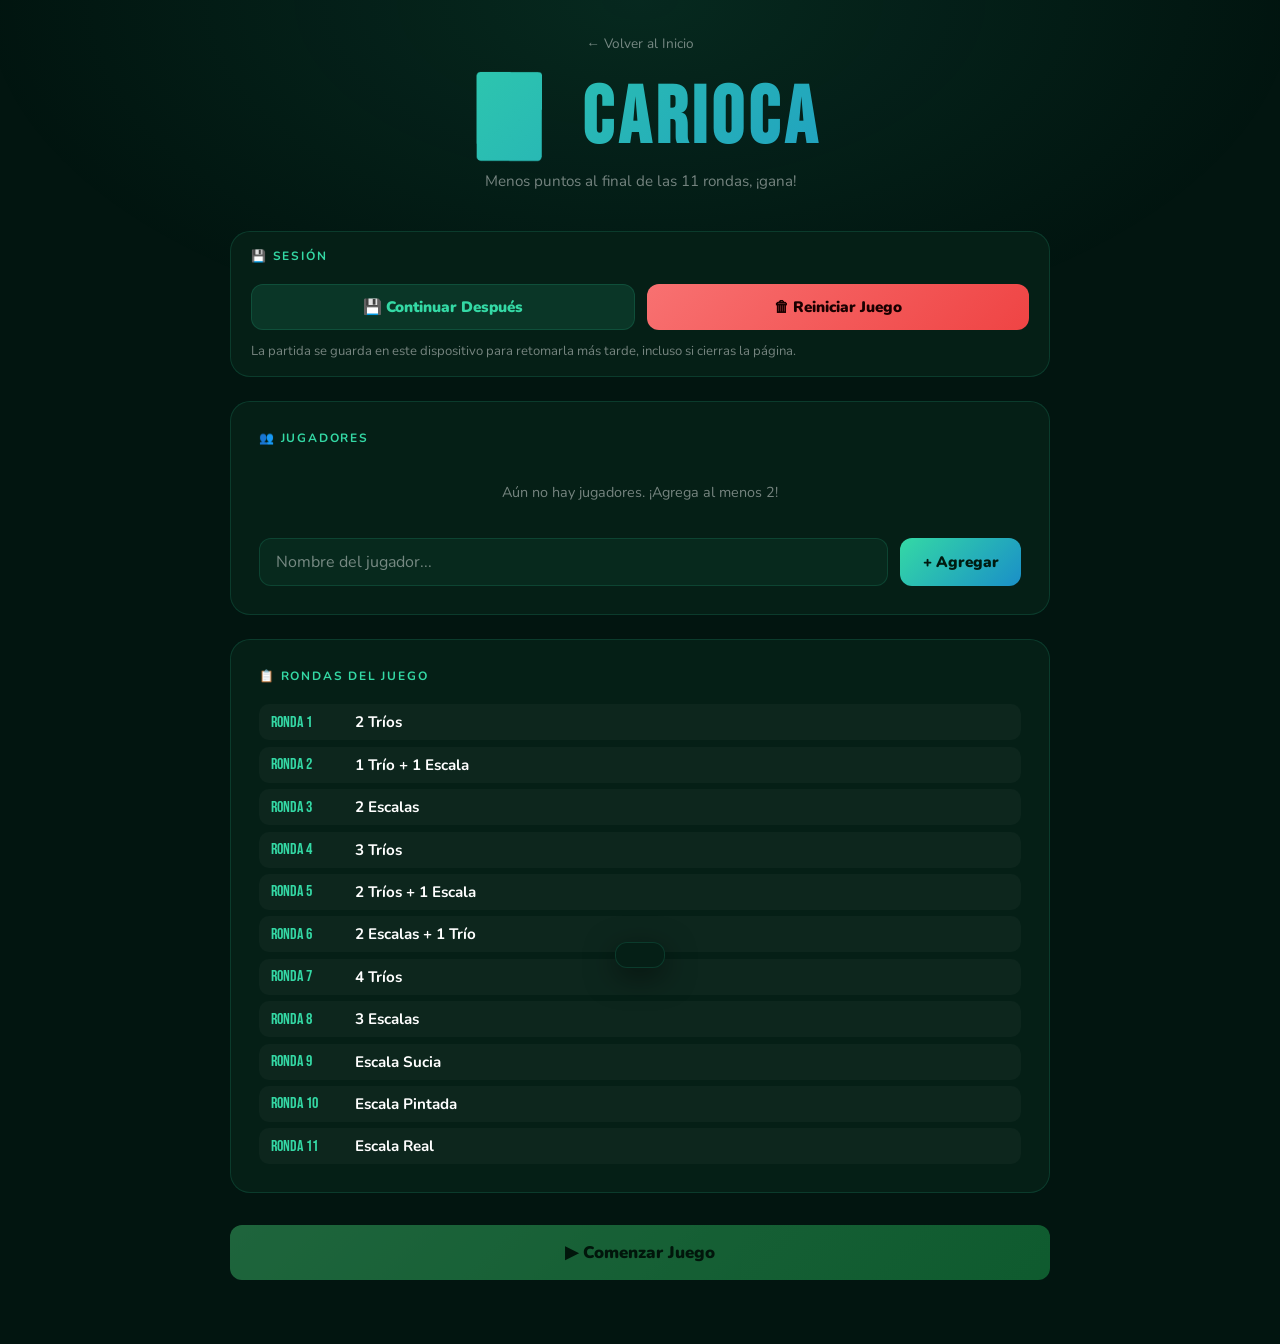
==== carioca.html @ a8ea11c2 "Add Game Points scoreboard app" ====
<!DOCTYPE html>
<html lang="es">
<head>
<meta charset="UTF-8">
<meta name="viewport" content="width=device-width, initial-scale=1.0">
<title>🃏 Carioca — Marcador</title>
<link href="https://fonts.googleapis.com/css2?family=Bebas+Neue&family=Nunito:wght@400;600;700;900&display=swap" rel="stylesheet">
<style>
  *, *::before, *::after { box-sizing: border-box; margin: 0; padding: 0; }
  :root {
    --bg: #021510;
    --surface: #051f16;
    --surface2: #07291d;
    --accent: #34d9a5;
    --accent2: #1a8fc8;
    --accent-dim: rgba(52,217,165,0.12);
    --text: #fff;
    --muted: rgba(255,255,255,0.45);
    --border: rgba(52,217,165,0.15);
    --green: #4ade80;
    --red: #f87171;
    --yellow: #fbbf24;
  }
  html,body { min-height:100vh; background:var(--bg); font-family:'Nunito',sans-serif; color:var(--text); overflow-x:hidden; }
  body::before {
    content:''; position:fixed; inset:0; z-index:0; pointer-events:none;
    background: radial-gradient(ellipse 80% 60% at 50% 0%, rgba(52,217,165,0.1) 0%, transparent 65%);
  }

  .app { position:relative; z-index:1; max-width:860px; margin:0 auto; padding:2rem 1.25rem 4rem; }

  .header { text-align:center; margin-bottom:2.5rem; }
  .header-back { display:inline-flex; align-items:center; gap:0.4rem; color:var(--muted); font-size:0.85rem; text-decoration:none; margin-bottom:1rem; transition:color 0.2s; }
  .header-back:hover { color:var(--accent); }
  .header h1 { font-family:'Bebas Neue',sans-serif; font-size:clamp(2.5rem,9vw,5rem); letter-spacing:0.06em; background:linear-gradient(135deg,var(--accent),var(--accent2)); -webkit-background-clip:text; -webkit-text-fill-color:transparent; }
  .header p { color:var(--muted); font-size:0.95rem; margin-top:0.25rem; }

  .phase { display:none; }
  .phase.active { display:block; animation:fadeIn 0.4s ease both; }
  @keyframes fadeIn { from{opacity:0;transform:translateY(16px)} to{opacity:1;transform:translateY(0)} }

  .card { background:var(--surface); border:1px solid var(--border); border-radius:20px; padding:1.75rem; margin-bottom:1.5rem; }
  .card-title { font-size:0.75rem; font-weight:700; letter-spacing:0.15em; text-transform:uppercase; color:var(--accent); margin-bottom:1.25rem; }

  .player-list { display:flex; flex-direction:column; gap:0.6rem; margin-bottom:1.25rem; }
  .player-chip { display:flex; align-items:center; justify-content:space-between; background:var(--accent-dim); border:1px solid var(--border); border-radius:12px; padding:0.65rem 1rem; font-weight:700; }
  .player-chip .remove-btn { background:none; border:none; color:var(--red); cursor:pointer; font-size:1.1rem; line-height:1; padding:0.2rem; border-radius:6px; transition:background 0.2s; }
  .player-chip .remove-btn:hover { background:rgba(248,113,113,0.15); }
  .empty-hint { color:var(--muted); font-size:0.9rem; text-align:center; padding:1rem; }

  .input-row { display:flex; gap:0.75rem; }
  .input-row input { flex:1; background:var(--surface2); border:1px solid var(--border); border-radius:12px; padding:0.75rem 1rem; color:var(--text); font-family:'Nunito',sans-serif; font-size:1rem; outline:none; transition:border-color 0.2s; }
  .input-row input:focus { border-color:var(--accent); }
  .input-row input::placeholder { color:var(--muted); }

  .btn { display:inline-flex; align-items:center; gap:0.4rem; padding:0.75rem 1.4rem; border-radius:12px; border:none; font-family:'Nunito',sans-serif; font-size:0.95rem; font-weight:900; cursor:pointer; transition:opacity 0.2s,transform 0.15s; }
  .btn:hover { opacity:0.85; transform:scale(0.98); }
  .btn:active { transform:scale(0.95); }
  .btn-primary { background:linear-gradient(135deg,var(--accent),var(--accent2)); color:#001a10; }
  .btn-ghost { background:var(--accent-dim); color:var(--accent); border:1px solid var(--border); }
  .btn-skip { background:rgba(251,191,36,0.15); color:var(--yellow); border:1px solid rgba(251,191,36,0.3); }
  .btn-success { background:linear-gradient(135deg,#4ade80,#22c55e); color:#001a06; }
  .btn-danger { background:linear-gradient(135deg,#f87171,#ef4444); color:#1a0000; }
  .btn-full { width:100%; justify-content:center; margin-top:0.5rem; padding:1rem; font-size:1.05rem; }
  .btn:disabled { opacity:0.4; cursor:not-allowed; }
  .session-card { padding:1rem 1.25rem; }
  .session-actions { display:flex; gap:0.75rem; flex-wrap:wrap; }
  .session-actions .btn { flex:1; justify-content:center; min-width:220px; }
  .session-note { color:var(--muted); font-size:0.82rem; margin-top:0.75rem; line-height:1.4; }

  /* Round progress */
  .rounds-progress { display:flex; flex-wrap:wrap; gap:0.4rem; margin-bottom:1.5rem; }
  .round-pip {
    flex:1; min-width:60px;
    padding:0.4rem 0.3rem; text-align:center;
    border-radius:8px; font-size:0.65rem; font-weight:700;
    letter-spacing:0.05em; text-transform:uppercase;
    border:1px solid transparent; transition:all 0.3s;
    cursor:default;
  }
  .round-pip.done { background:rgba(52,217,165,0.15); border-color:rgba(52,217,165,0.3); color:var(--accent); }
  .round-pip.skipped { background:rgba(251,191,36,0.12); border-color:rgba(251,191,36,0.25); color:var(--yellow); }
  .round-pip.current { background:rgba(52,217,165,0.25); border-color:var(--accent); color:#fff; box-shadow:0 0 12px rgba(52,217,165,0.3); }
  .round-pip.pending { background:rgba(255,255,255,0.04); border-color:rgba(255,255,255,0.08); color:var(--muted); }

  .round-header { display:flex; align-items:flex-start; justify-content:space-between; margin-bottom:1rem; flex-wrap:wrap; gap:0.5rem; }
  .round-info {}
  .round-badge { font-family:'Bebas Neue',sans-serif; font-size:1.6rem; letter-spacing:0.08em; color:var(--accent); line-height:1; }
  .round-name { font-size:1rem; font-weight:900; color:#fff; margin-top:0.15rem; }
  .round-num-badge { font-size:0.7rem; color:var(--muted); font-weight:600; }

  .score-grid { display:grid; grid-template-columns:repeat(auto-fit,minmax(160px,1fr)); gap:0.75rem; }
  .score-field label { display:block; font-size:0.8rem; font-weight:700; color:var(--muted); margin-bottom:0.4rem; text-transform:uppercase; letter-spacing:0.08em; }
  .score-field input { width:100%; background:var(--surface2); border:1px solid var(--border); border-radius:10px; padding:0.7rem 0.9rem; color:var(--text); font-family:'Nunito',sans-serif; font-size:1.1rem; font-weight:700; outline:none; transition:border-color 0.2s; text-align:center; }
  .score-field input:focus { border-color:var(--accent); }

  .score-table { width:100%; border-collapse:collapse; font-size:0.95rem; }
  .score-table th { padding:0.6rem 0.8rem; text-align:left; font-size:0.75rem; font-weight:700; letter-spacing:0.12em; text-transform:uppercase; color:var(--accent); border-bottom:1px solid var(--border); }
  .score-table td { padding:0.6rem 0.8rem; border-bottom:1px solid rgba(255,255,255,0.05); }
  .score-table tbody tr:hover { background:rgba(255,255,255,0.03); }
  .total-cell { font-weight:900; color:var(--accent); font-size:1.05rem; }
  .leader-row td { background:rgba(52,217,165,0.06); }
  .skip-cell { color:var(--yellow); font-weight:700; }

  .podium { display:flex; flex-direction:column; gap:0.75rem; }
  .podium-item { display:flex; align-items:center; gap:1rem; background:var(--surface); border:1px solid var(--border); border-radius:16px; padding:1rem 1.25rem; }
  .podium-item.place-1 { border-color:rgba(52,217,165,0.5); box-shadow:0 0 30px rgba(52,217,165,0.12); }
  .podium-item.place-2 { border-color:rgba(180,180,200,0.4); }
  .podium-item.place-3 { border-color:rgba(205,127,50,0.4); }
  .place-num { font-family:'Bebas Neue',sans-serif; font-size:2rem; min-width:2.5rem; text-align:center; }
  .place-1 .place-num { color:var(--accent); }
  .place-2 .place-num { color:#b4b4c8; }
  .place-3 .place-num { color:#cd7f32; }
  .place-name { flex:1; font-weight:900; font-size:1.1rem; }
  .place-score { font-size:1.4rem; font-weight:900; color:var(--accent); font-family:'Bebas Neue',sans-serif; }
  .place-medal { font-size:1.8rem; }

  .stats-row { display:grid; grid-template-columns:repeat(auto-fit,minmax(120px,1fr)); gap:0.75rem; margin-top:1.5rem; }
  .stat-box { background:var(--surface2); border:1px solid var(--border); border-radius:14px; padding:1rem; text-align:center; }
  .stat-val { font-family:'Bebas Neue',sans-serif; font-size:2rem; color:var(--accent); }
  .stat-label { font-size:0.75rem; color:var(--muted); text-transform:uppercase; letter-spacing:0.1em; margin-top:0.2rem; }

  .toast { position:fixed; bottom:2rem; left:50%; transform:translateX(-50%) translateY(100px); background:var(--surface); border:1px solid var(--border); border-radius:12px; padding:0.75rem 1.5rem; font-weight:700; color:var(--text); z-index:999; transition:transform 0.3s; box-shadow:0 8px 30px rgba(0,0,0,0.5); }
  .toast.show { transform:translateX(-50%) translateY(0); }

  @media(max-width:480px) {
    .input-row { flex-direction:column; }
    .btn-primary { width:100%; justify-content:center; }
    .session-actions .btn { width:100%; }
  }
</style>
</head>
<body>
<div class="app">
  <div class="header">
    <a class="header-back" href="index.html">← Volver al Inicio</a>
    <h1>🃏 Carioca</h1>
    <p>Menos puntos al final de las 11 rondas, ¡gana!</p>
  </div>

  <div class="card session-card">
    <div class="card-title">💾 Sesión</div>
    <div class="session-actions">
      <button class="btn btn-ghost" onclick="saveForLater()">💾 Continuar Después</button>
      <button class="btn btn-danger" onclick="restartGame()">🗑 Reiniciar Juego</button>
    </div>
    <p class="session-note">La partida se guarda en este dispositivo para retomarla más tarde, incluso si cierras la página.</p>
  </div>

  <!-- PHASE 1: Setup -->
  <div class="phase active" id="phaseSetup">
    <div class="card">
      <div class="card-title">👥 Jugadores</div>
      <div class="player-list" id="playerList">
        <p class="empty-hint">Aún no hay jugadores. ¡Agrega al menos 2!</p>
      </div>
      <div class="input-row">
        <input type="text" id="playerNameInput" placeholder="Nombre del jugador..." maxlength="20" autocomplete="off">
        <button class="btn btn-primary" onclick="addPlayer()">+ Agregar</button>
      </div>
    </div>

    <!-- Rounds preview -->
    <div class="card">
      <div class="card-title">📋 Rondas del Juego</div>
      <div style="display:flex;flex-direction:column;gap:0.4rem;">
        <script>
          const ROUNDS = [
            {n:'Ronda 1',  name:'2 Tríos'},
            {n:'Ronda 2',  name:'1 Trío + 1 Escala'},
            {n:'Ronda 3',  name:'2 Escalas'},
            {n:'Ronda 4',  name:'3 Tríos'},
            {n:'Ronda 5',  name:'2 Tríos + 1 Escala'},
            {n:'Ronda 6',  name:'2 Escalas + 1 Trío'},
            {n:'Ronda 7',  name:'4 Tríos'},
            {n:'Ronda 8',  name:'3 Escalas'},
            {n:'Ronda 9',  name:'Escala Sucia'},
            {n:'Ronda 10', name:'Escala Pintada'},
            {n:'Ronda 11', name:'Escala Real'},
          ];
          document.write(ROUNDS.map((r,i)=>`
            <div style="display:flex;align-items:center;gap:0.75rem;padding:0.5rem 0.75rem;background:rgba(255,255,255,0.03);border-radius:10px;">
              <span style="font-family:'Bebas Neue',sans-serif;font-size:1rem;color:var(--accent);min-width:4.5rem;">${r.n}</span>
              <span style="font-weight:700;font-size:0.95rem;">${r.name}</span>
            </div>`).join(''));
        </script>
      </div>
    </div>
    <button class="btn btn-success btn-full" id="startBtn" onclick="startGame()" disabled>▶ Comenzar Juego</button>
  </div>

  <!-- PHASE 2: Game -->
  <div class="phase" id="phaseGame">
    <!-- Progress -->
    <div class="card">
      <div class="card-title">📍 Progreso</div>
      <div class="rounds-progress" id="roundsProgress"></div>
    </div>

    <div class="card" id="roundCard">
      <div class="round-header">
        <div class="round-info">
          <div class="round-num-badge" id="roundNumBadge">Ronda 1 de 11</div>
          <div class="round-badge" id="roundLabel">Ronda 1</div>
          <div class="round-name" id="roundName">2 Tríos</div>
        </div>
        <button class="btn btn-skip" onclick="skipRound()">⏭ Saltar Ronda</button>
      </div>
      <div class="score-grid" id="scoreGrid"></div>
      <div style="display:flex;gap:0.75rem;margin-top:1rem;flex-wrap:wrap;">
        <button class="btn btn-primary" style="flex:1;justify-content:center;" onclick="submitRound()">✓ Confirmar Ronda</button>
      </div>
    </div>

    <div class="card">
      <div class="card-title">📊 Marcador Acumulado</div>
      <div style="overflow-x:auto;">
        <table class="score-table" id="scoreTable">
          <thead><tr id="tableHead"></tr></thead>
          <tbody id="tableBody"></tbody>
        </table>
      </div>
    </div>

    <button class="btn btn-danger btn-full" onclick="confirmEndGame()">🏁 Finalizar Juego</button>
  </div>

  <!-- PHASE 3: Results -->
  <div class="phase" id="phaseResults">
    <div class="card">
      <div class="card-title">🏆 Resultados Finales</div>
      <div class="podium" id="podium"></div>
      <div class="stats-row" id="statsRow"></div>
    </div>
    <div style="display:flex;gap:0.75rem;flex-wrap:wrap;margin-top:0.5rem;">
      <button class="btn btn-ghost" style="flex:1;justify-content:center;" onclick="viewHistory()">📋 Ver Historial</button>
    </div>
    <div class="card" id="historyCard" style="display:none;margin-top:1.5rem;">
      <div class="card-title">📋 Historial de Rondas</div>
      <div style="overflow-x:auto;"><table class="score-table" id="historyTable"></table></div>
    </div>
  </div>
</div>

<div class="toast" id="toast"></div>

<script>
let players = [];
let roundHistory = []; // {roundIdx, scores:{name:val}, skipped:bool}
let currentRoundIdx = 0; // 0..10
const STORAGE_KEY = 'game_points_carioca_v1';
const ROUND_CARD_TEMPLATE = document.getElementById('roundCard').innerHTML;

const playerNameInput = document.getElementById('playerNameInput');
playerNameInput.addEventListener('keydown', e => { if(e.key==='Enter') addPlayer(); });

function addPlayer() {
  const name = playerNameInput.value.trim();
  if (!name) return showToast('Ingresa un nombre');
  if (players.includes(name)) return showToast('Ese nombre ya existe');
  if (players.length >= 8) return showToast('Máximo 8 jugadores');
  players.push(name);
  playerNameInput.value = '';
  renderPlayerList();
  syncStartButton();
  persistGameState();
}

function removePlayer(i) {
  players.splice(i,1);
  renderPlayerList();
  syncStartButton();
  persistGameState();
}

function renderPlayerList() {
  const list = document.getElementById('playerList');
  if (!players.length) { list.innerHTML = '<p class="empty-hint">Aún no hay jugadores. ¡Agrega al menos 2!</p>'; return; }
  list.innerHTML = players.map((p,i) => `
    <div class="player-chip">
      <span>🎮 ${p}</span>
      <button class="remove-btn" onclick="removePlayer(${i})">✕</button>
    </div>`).join('');
}

function startGame() {
  if (players.length < 2) return;
  roundHistory = [];
  currentRoundIdx = 0;
  resetRoundCard();
  showPhase('phaseGame');
  buildTableHead();
  renderProgress();
  renderScoreInputs();
  renderScoreTable();
  persistGameState();
}

function renderProgress() {
  const container = document.getElementById('roundsProgress');
  container.innerHTML = ROUNDS.map((r,i) => {
    const done = roundHistory.find(h => h.roundIdx === i);
    let cls = 'pending';
    let label = r.n.replace('Ronda ','R');
    if (done && done.skipped) cls = 'skipped';
    else if (done) cls = 'done';
    else if (i === currentRoundIdx) cls = 'current';
    return `<div class="round-pip ${cls}" title="${r.name}">${label}</div>`;
  }).join('');
}

function buildTableHead() {
  const head = document.getElementById('tableHead');
  head.innerHTML = '<th>Jugador</th>' + ROUNDS.map(r=>`<th style="font-size:0.65rem;white-space:nowrap;">${r.name}</th>`).join('') + '<th>Total</th>';
}

function renderScoreInputs() {
  resetRoundCard();
  if (currentRoundIdx >= ROUNDS.length) {
    document.getElementById('roundCard').innerHTML = `
      <div style="text-align:center;padding:1rem;">
        <div style="font-size:3rem;margin-bottom:0.5rem;">🎉</div>
        <div style="font-family:'Bebas Neue',sans-serif;font-size:2rem;color:var(--accent);">¡Todas las Rondas Completadas!</div>
        <p style="color:var(--muted);margin-top:0.5rem;">Presiona "Finalizar Juego" para ver los resultados.</p>
      </div>`;
    return;
  }
  const r = ROUNDS[currentRoundIdx];
  document.getElementById('roundNumBadge').textContent = `Ronda ${currentRoundIdx+1} de ${ROUNDS.length}`;
  document.getElementById('roundLabel').textContent = r.n;
  document.getElementById('roundName').textContent = r.name;
  const grid = document.getElementById('scoreGrid');
  grid.innerHTML = players.map(p => `
    <div class="score-field">
      <label>${p}</label>
      <input type="number" id="score_${p.replace(/\s/g,'_')}" placeholder="0" min="0">
    </div>`).join('');
  const first = grid.querySelector('input');
  if (first) first.focus();
}

function submitRound() {
  if (currentRoundIdx >= ROUNDS.length) return;
  const scores = {};
  let valid = true;
  for (const p of players) {
    const el = document.getElementById(`score_${p.replace(/\s/g,'_')}`);
    const v = el.value.trim();
    if (v === '') { el.style.borderColor = 'var(--red)'; valid = false; continue; }
    el.style.borderColor = '';
    scores[p] = parseInt(v) || 0;
  }
  if (!valid) return showToast('Completa todos los puntajes');
  roundHistory.push({ roundIdx: currentRoundIdx, scores, skipped: false });
  currentRoundIdx++;
  afterRound();
}

function skipRound() {
  if (currentRoundIdx >= ROUNDS.length) return;
  const scores = {};
  players.forEach(p => scores[p] = 0);
  roundHistory.push({ roundIdx: currentRoundIdx, scores, skipped: true });
  currentRoundIdx++;
  showToast(`⏭ Ronda "${ROUNDS[currentRoundIdx-1].name}" saltada`);
  afterRound();
}

function afterRound() {
  renderProgress();
  renderScoreTable();
  renderScoreInputs();
  persistGameState();
  if (currentRoundIdx < ROUNDS.length) showToast(`✓ Ronda ${currentRoundIdx} registrada`);
}

function getTotals() {
  const totals = {};
  players.forEach(p => totals[p] = 0);
  roundHistory.forEach(r => players.forEach(p => totals[p] += (r.scores[p]||0)));
  return totals;
}

function renderScoreTable() {
  const totals = getTotals();
  const minTotal = Math.min(...Object.values(totals));
  const body = document.getElementById('tableBody');
  body.innerHTML = players.map(p => {
    const isLeader = totals[p] === minTotal;
    const cells = ROUNDS.map((_,i) => {
      const h = roundHistory.find(r => r.roundIdx === i);
      if (!h) return `<td style="color:var(--muted)">-</td>`;
      if (h.skipped) return `<td class="skip-cell">skip</td>`;
      return `<td>${h.scores[p]??0}</td>`;
    }).join('');
    return `<tr class="${isLeader?'leader-row':''}">
      <td style="font-weight:700">${isLeader?'👑 ':''}${p}</td>
      ${cells}
      <td class="total-cell">${totals[p]}</td>
    </tr>`;
  }).join('');
}

function confirmEndGame() {
  if (roundHistory.length === 0) return showToast('Juega al menos una ronda antes de finalizar');
  if (!confirm('¿Finalizar el juego y ver los resultados?')) return;
  endGame();
}

function endGame(shouldScroll = true) {
  const totals = getTotals();
  // Sort: lower is better
  const sorted = [...players].sort((a,b) => totals[a] - totals[b]);
  const medals = ['🥇','🥈','🥉'];
  const podium = document.getElementById('podium');
  podium.innerHTML = sorted.map((p,i) => `
    <div class="podium-item place-${Math.min(i+1,4)}" style="animation:fadeIn ${0.1+i*0.15}s ease both">
      <div class="place-num">${i+1}°</div>
      <div class="place-name">${p}</div>
      <div class="place-score">${totals[p]} pts</div>
      <div class="place-medal">${medals[i]||''}</div>
    </div>`).join('');

  const played = roundHistory.filter(r=>!r.skipped).length;
  const skipped = roundHistory.filter(r=>r.skipped).length;
  document.getElementById('statsRow').innerHTML = `
    <div class="stat-box"><div class="stat-val">${played}</div><div class="stat-label">Rondas Jugadas</div></div>
    <div class="stat-box"><div class="stat-val">${skipped}</div><div class="stat-label">Saltadas</div></div>
    <div class="stat-box"><div class="stat-val">${totals[sorted[0]]}</div><div class="stat-label">Mejor Puntaje</div></div>
    <div class="stat-box"><div class="stat-val">${players.length}</div><div class="stat-label">Jugadores</div></div>`;

  showPhase('phaseResults', shouldScroll);
  document.getElementById('historyCard').style.display = 'none';
  persistGameState();
}

function viewHistory() {
  const card = document.getElementById('historyCard');
  if (card.style.display === 'none') {
    buildHistoryTable();
    card.style.display = 'block';
    card.scrollIntoView({behavior:'smooth'});
  } else { card.style.display = 'none'; }
}

function buildHistoryTable() {
  const table = document.getElementById('historyTable');
  const totals = getTotals();
  const rows = ROUNDS.map((r,i) => {
    const h = roundHistory.find(rh => rh.roundIdx === i);
    if (!h) return `<tr><td style="font-weight:700">${r.n}: ${r.name}</td>${players.map(()=>'<td style="color:var(--muted)">-</td>').join('')}</tr>`;
    if (h.skipped) return `<tr><td style="font-weight:700">${r.n}: ${r.name}</td>${players.map(()=>'<td class="skip-cell">skip</td>').join('')}</tr>`;
    return `<tr><td style="font-weight:700">${r.n}: ${r.name}</td>${players.map(p=>`<td>${h.scores[p]??0}</td>`).join('')}</tr>`;
  }).join('');
  table.innerHTML = `<thead><tr><th>Ronda</th>${players.map(p=>`<th>${p}</th>`).join('')}</tr></thead>
    <tbody>${rows}
    <tr style="background:rgba(52,217,165,0.06)"><td style="font-weight:900;color:var(--accent)">TOTAL</td>${players.map(p=>`<td class="total-cell">${totals[p]}</td>`).join('')}</tr>
    </tbody>`;
}

function restartGame() {
  if (!confirm('¿Comenzar una nueva partida? Se perderán los datos actuales.')) return;
  players = []; roundHistory = []; currentRoundIdx = 0;
  resetRoundCard(true);
  renderPlayerList();
  syncStartButton();
  clearSavedGame();
  showPhase('phaseSetup');
}

function showPhase(id, shouldScroll = true) {
  document.querySelectorAll('.phase').forEach(p => p.classList.remove('active'));
  document.getElementById(id).classList.add('active');
  if (shouldScroll) window.scrollTo({top:0, behavior:'smooth'});
}

function showToast(msg) {
  const t = document.getElementById('toast');
  t.textContent = msg; t.classList.add('show');
  setTimeout(() => t.classList.remove('show'), 2500);
}

function syncStartButton() {
  document.getElementById('startBtn').disabled = players.length < 2;
}

function getActivePhaseId() {
  return document.querySelector('.phase.active')?.id || 'phaseSetup';
}

function resetRoundCard(force = false) {
  const roundCard = document.getElementById('roundCard');
  if (force || !roundCard.querySelector('#roundNumBadge')) roundCard.innerHTML = ROUND_CARD_TEMPLATE;
}

function captureDraftScores() {
  if (getActivePhaseId() !== 'phaseGame' || currentRoundIdx >= ROUNDS.length) return null;
  const draftScores = {};
  for (const p of players) {
    const input = document.getElementById(`score_${p.replace(/\s/g,'_')}`);
    if (input) draftScores[p] = input.value;
  }
  return draftScores;
}

function applyDraftScores(draftScores) {
  if (!draftScores) return;
  for (const p of players) {
    const input = document.getElementById(`score_${p.replace(/\s/g,'_')}`);
    if (input && draftScores[p] !== undefined) input.value = draftScores[p];
  }
}

function persistGameState({ includeDraft = false } = {}) {
  if (!players.length && !roundHistory.length) {
    clearSavedGame();
    return true;
  }

  const state = {
    players,
    roundHistory,
    currentRoundIdx,
    phase: getActivePhaseId(),
    draftScores: includeDraft ? captureDraftScores() : null,
  };

  try {
    localStorage.setItem(STORAGE_KEY, JSON.stringify(state));
    return true;
  } catch (error) {
    console.error('No se pudo guardar la partida de Carioca', error);
    return false;
  }
}

function clearSavedGame() {
  localStorage.removeItem(STORAGE_KEY);
}

function saveForLater() {
  if (!players.length) return showToast('No hay partida para guardar');
  if (persistGameState({ includeDraft: true })) showToast('Partida guardada en este dispositivo');
  else showToast('No se pudo guardar la partida');
}

function restoreSavedGame() {
  renderPlayerList();
  syncStartButton();

  let savedState;
  try {
    savedState = JSON.parse(localStorage.getItem(STORAGE_KEY) || 'null');
  } catch (error) {
    console.error('No se pudo leer la partida guardada de Carioca', error);
    clearSavedGame();
    return;
  }

  if (!savedState || !Array.isArray(savedState.players)) return;

  players = savedState.players;
  roundHistory = Array.isArray(savedState.roundHistory) ? savedState.roundHistory : [];
  currentRoundIdx = Number.isInteger(savedState.currentRoundIdx) && savedState.currentRoundIdx >= 0 ? savedState.currentRoundIdx : 0;

  renderPlayerList();
  syncStartButton();

  if (savedState.phase === 'phaseResults' && roundHistory.length) {
    endGame(false);
    showToast('Partida recuperada');
    return;
  }

  if (savedState.phase === 'phaseGame' && players.length >= 2) {
    resetRoundCard(true);
    buildTableHead();
    renderProgress();
    renderScoreInputs();
    renderScoreTable();
    showPhase('phaseGame', false);
    applyDraftScores(savedState.draftScores);
    showToast('Partida recuperada');
    return;
  }

  showPhase('phaseSetup', false);
  if (players.length) showToast('Partida recuperada');
}

restoreSavedGame();
</script>
</body>
</html>
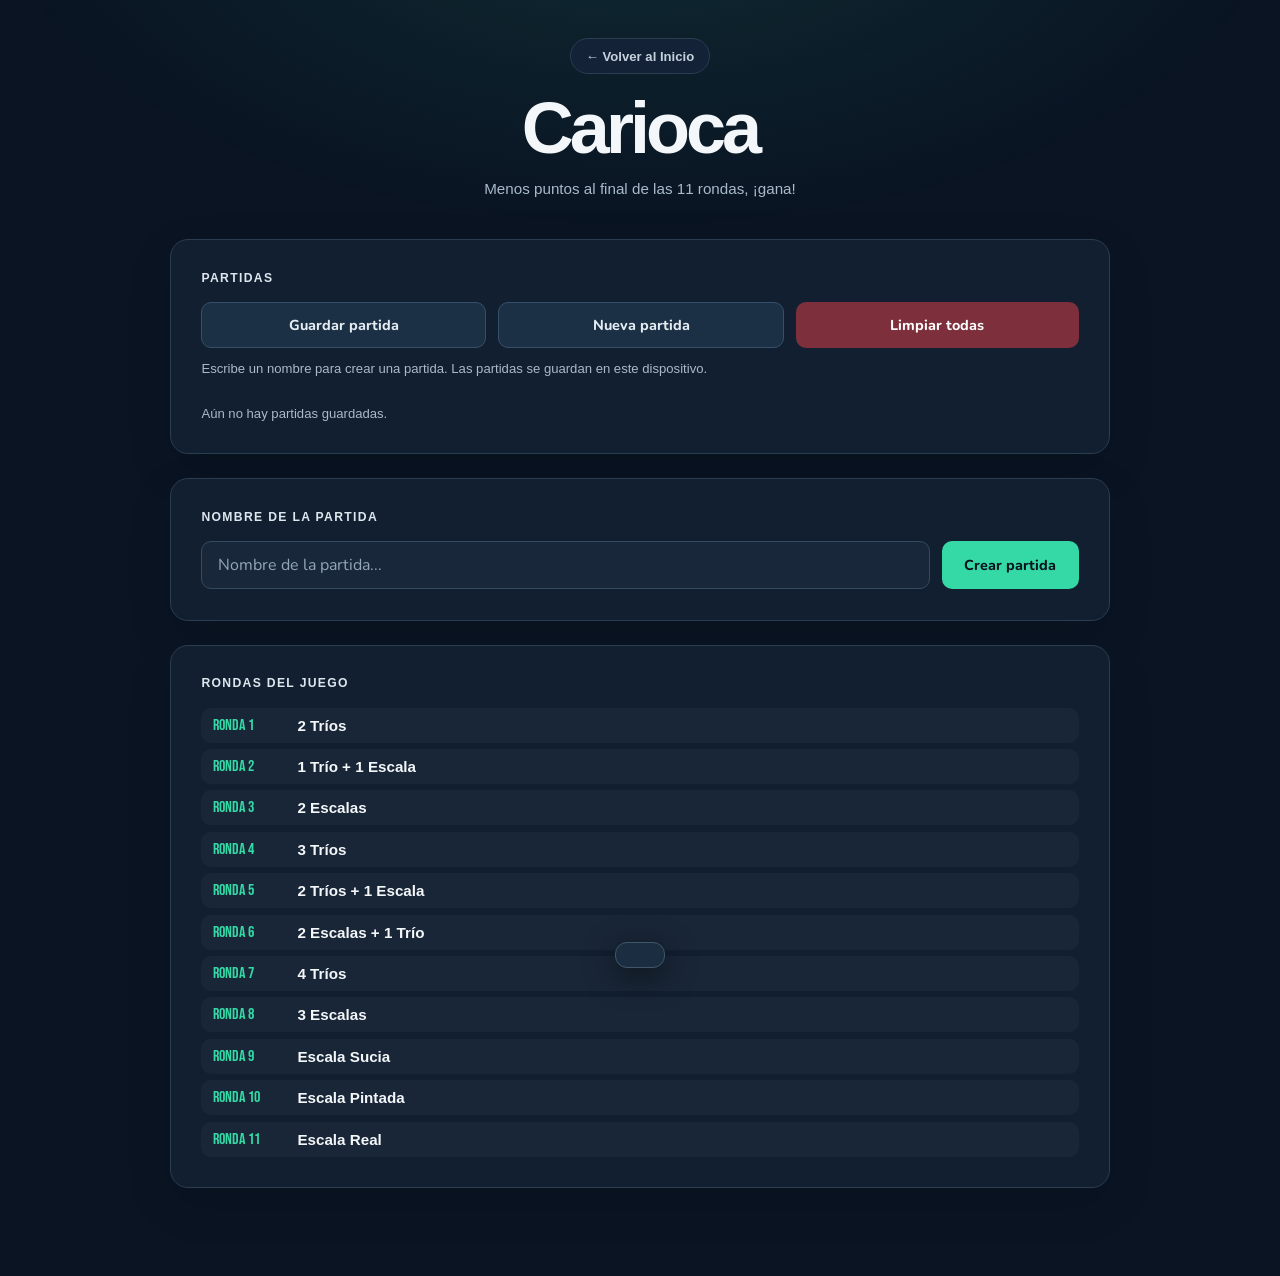
==== commit 8dfbebf5: "feat: add Mexican Train scorecard and saved games" ====
--- a/carioca.html
+++ b/carioca.html
@@ -3,7 +3,7 @@
 <head>
 <meta charset="UTF-8">
 <meta name="viewport" content="width=device-width, initial-scale=1.0">
-<title>🃏 Carioca — Marcador</title>
+<title>Carioca — Marcador</title>
 <link href="https://fonts.googleapis.com/css2?family=Bebas+Neue&family=Nunito:wght@400;600;700;900&display=swap" rel="stylesheet">
 <style>
   *, *::before, *::after { box-sizing: border-box; margin: 0; padding: 0; }
@@ -101,6 +101,7 @@
   .total-cell { font-weight:900; color:var(--accent); font-size:1.05rem; }
   .leader-row td { background:rgba(52,217,165,0.06); }
   .skip-cell { color:var(--yellow); font-weight:700; }
+  .inline-total { display:inline-block; font-size:0.78rem; font-weight:900; color:var(--accent); background:rgba(255,255,255,0.08); border-radius:8px; padding:0.1rem 0.4rem; margin-left:0.35rem; vertical-align:middle; }
 
   .podium { display:flex; flex-direction:column; gap:0.75rem; }
   .podium-item { display:flex; align-items:center; gap:1rem; background:var(--surface); border:1px solid var(--border); border-radius:16px; padding:1rem 1.25rem; }
@@ -123,34 +124,57 @@
   .toast { position:fixed; bottom:2rem; left:50%; transform:translateX(-50%) translateY(100px); background:var(--surface); border:1px solid var(--border); border-radius:12px; padding:0.75rem 1.5rem; font-weight:700; color:var(--text); z-index:999; transition:transform 0.3s; box-shadow:0 8px 30px rgba(0,0,0,0.5); }
   .toast.show { transform:translateX(-50%) translateY(0); }
 
+  /* Modal */
+  .modal-overlay { position:fixed; inset:0; z-index:200; background:rgba(0,0,0,0.75); backdrop-filter:blur(4px); display:flex; align-items:center; justify-content:center; padding:1.5rem; opacity:0; pointer-events:none; transition:opacity 0.25s; }
+  .modal-overlay.open { opacity:1; pointer-events:all; }
+  .modal-box { background:var(--surface); border:1px solid var(--border); border-radius:20px; padding:2rem; max-width:440px; width:100%; max-height:85vh; overflow-y:auto; transform:translateY(20px) scale(0.97); transition:transform 0.25s; }
+  .modal-overlay.open .modal-box { transform:translateY(0) scale(1); }
+  .modal-title { font-family:'Bebas Neue',sans-serif; font-size:1.8rem; letter-spacing:0.06em; color:#fff; margin-bottom:0.5rem; }
+  .modal-body { color:var(--muted); font-size:0.95rem; line-height:1.6; margin-bottom:1.5rem; }
+  .modal-actions { display:flex; gap:0.75rem; flex-wrap:wrap; }
+  .modal-actions .btn { flex:1; justify-content:center; }
+  /* Edit-round button */
+  .edit-round-btn { background:none; border:none; cursor:pointer; font-size:0.65rem; padding:0.15rem 0.3rem; border-radius:4px; opacity:0.45; transition:opacity 0.2s,background 0.2s; vertical-align:middle; margin-left:0.25rem; color:var(--accent); }
+  .edit-round-btn:hover { opacity:1; background:var(--accent-dim); }
+
   @media(max-width:480px) {
     .input-row { flex-direction:column; }
     .btn-primary { width:100%; justify-content:center; }
     .session-actions .btn { width:100%; }
   }
 </style>
+<link rel="stylesheet" href="theme.css">
 </head>
 <body>
 <div class="app">
   <div class="header">
     <a class="header-back" href="index.html">← Volver al Inicio</a>
-    <h1>🃏 Carioca</h1>
+    <h1>Carioca</h1>
     <p>Menos puntos al final de las 11 rondas, ¡gana!</p>
   </div>
 
   <div class="card session-card">
-    <div class="card-title">💾 Sesión</div>
+    <div class="card-title">Partidas</div>
     <div class="session-actions">
-      <button class="btn btn-ghost" onclick="saveForLater()">💾 Continuar Después</button>
-      <button class="btn btn-danger" onclick="restartGame()">🗑 Reiniciar Juego</button>
-    </div>
-    <p class="session-note">La partida se guarda en este dispositivo para retomarla más tarde, incluso si cierras la página.</p>
+      <button class="btn btn-ghost" onclick="saveForLater()">Guardar partida</button>
+      <button class="btn btn-ghost" onclick="restartGame()">Nueva partida</button>
+      <button class="btn btn-danger" onclick="deleteAllSessions()">Limpiar todas</button>
+    </div>
+    <p class="session-note" id="activeSessionLabel">Escribe un nombre para crear una partida. Las partidas se guardan en este dispositivo.</p>
+    <div id="sessionsList" class="sessions-list" aria-live="polite"></div>
   </div>
 
   <!-- PHASE 1: Setup -->
   <div class="phase active" id="phaseSetup">
-    <div class="card">
-      <div class="card-title">👥 Jugadores</div>
+    <div class="card" id="nameCard">
+      <div class="card-title">Nombre de la partida</div>
+      <div class="input-row">
+        <input type="text" id="sessionNameInput" placeholder="Nombre de la partida..." maxlength="60" autocomplete="off" aria-label="Nombre de la partida">
+        <button class="btn btn-primary" onclick="createNamedGame()">Crear partida</button>
+      </div>
+    </div>
+    <div class="card" id="participantsCard">
+      <div class="card-title">Jugadores</div>
       <div class="player-list" id="playerList">
         <p class="empty-hint">Aún no hay jugadores. ¡Agrega al menos 2!</p>
       </div>
@@ -162,38 +186,17 @@
 
     <!-- Rounds preview -->
     <div class="card">
-      <div class="card-title">📋 Rondas del Juego</div>
-      <div style="display:flex;flex-direction:column;gap:0.4rem;">
-        <script>
-          const ROUNDS = [
-            {n:'Ronda 1',  name:'2 Tríos'},
-            {n:'Ronda 2',  name:'1 Trío + 1 Escala'},
-            {n:'Ronda 3',  name:'2 Escalas'},
-            {n:'Ronda 4',  name:'3 Tríos'},
-            {n:'Ronda 5',  name:'2 Tríos + 1 Escala'},
-            {n:'Ronda 6',  name:'2 Escalas + 1 Trío'},
-            {n:'Ronda 7',  name:'4 Tríos'},
-            {n:'Ronda 8',  name:'3 Escalas'},
-            {n:'Ronda 9',  name:'Escala Sucia'},
-            {n:'Ronda 10', name:'Escala Pintada'},
-            {n:'Ronda 11', name:'Escala Real'},
-          ];
-          document.write(ROUNDS.map((r,i)=>`
-            <div style="display:flex;align-items:center;gap:0.75rem;padding:0.5rem 0.75rem;background:rgba(255,255,255,0.03);border-radius:10px;">
-              <span style="font-family:'Bebas Neue',sans-serif;font-size:1rem;color:var(--accent);min-width:4.5rem;">${r.n}</span>
-              <span style="font-weight:700;font-size:0.95rem;">${r.name}</span>
-            </div>`).join(''));
-        </script>
-      </div>
-    </div>
-    <button class="btn btn-success btn-full" id="startBtn" onclick="startGame()" disabled>▶ Comenzar Juego</button>
+      <div class="card-title">Rondas del Juego</div>
+      <div id="roundsPreview" style="display:flex;flex-direction:column;gap:0.4rem;"></div>
+    </div>
+    <button class="btn btn-success btn-full" id="startBtn" onclick="startGame()" disabled>Comenzar Juego</button>
   </div>
 
   <!-- PHASE 2: Game -->
   <div class="phase" id="phaseGame">
     <!-- Progress -->
     <div class="card">
-      <div class="card-title">📍 Progreso</div>
+      <div class="card-title">Progreso</div>
       <div class="rounds-progress" id="roundsProgress"></div>
     </div>
 
@@ -204,16 +207,16 @@
           <div class="round-badge" id="roundLabel">Ronda 1</div>
           <div class="round-name" id="roundName">2 Tríos</div>
         </div>
-        <button class="btn btn-skip" onclick="skipRound()">⏭ Saltar Ronda</button>
+        <button class="btn btn-skip" onclick="skipRound()">Saltar Ronda</button>
       </div>
       <div class="score-grid" id="scoreGrid"></div>
       <div style="display:flex;gap:0.75rem;margin-top:1rem;flex-wrap:wrap;">
-        <button class="btn btn-primary" style="flex:1;justify-content:center;" onclick="submitRound()">✓ Confirmar Ronda</button>
+        <button class="btn btn-primary" style="flex:1;justify-content:center;" onclick="submitRound()">Confirmar Ronda</button>
       </div>
     </div>
 
     <div class="card">
-      <div class="card-title">📊 Marcador Acumulado</div>
+      <div class="card-title">Marcador Acumulado</div>
       <div style="overflow-x:auto;">
         <table class="score-table" id="scoreTable">
           <thead><tr id="tableHead"></tr></thead>
@@ -222,39 +225,73 @@
       </div>
     </div>
 
-    <button class="btn btn-danger btn-full" onclick="confirmEndGame()">🏁 Finalizar Juego</button>
+    <button class="btn btn-danger btn-full" onclick="confirmEndGame()">Finalizar Juego</button>
   </div>
 
   <!-- PHASE 3: Results -->
   <div class="phase" id="phaseResults">
     <div class="card">
-      <div class="card-title">🏆 Resultados Finales</div>
+      <div class="card-title">Resultados Finales</div>
       <div class="podium" id="podium"></div>
       <div class="stats-row" id="statsRow"></div>
     </div>
     <div style="display:flex;gap:0.75rem;flex-wrap:wrap;margin-top:0.5rem;">
-      <button class="btn btn-ghost" style="flex:1;justify-content:center;" onclick="viewHistory()">📋 Ver Historial</button>
+      <button class="btn btn-ghost" style="flex:1;justify-content:center;" onclick="viewHistory()">Ver Historial</button>
+      <button class="btn btn-ghost" style="flex:1;justify-content:center;" onclick="restartGame()">Nueva partida</button>
     </div>
     <div class="card" id="historyCard" style="display:none;margin-top:1.5rem;">
-      <div class="card-title">📋 Historial de Rondas</div>
+      <div class="card-title">Historial de Rondas</div>
       <div style="overflow-x:auto;"><table class="score-table" id="historyTable"></table></div>
     </div>
   </div>
 </div>
 
+<div class="modal-overlay" id="modalOverlay">
+  <div class="modal-box">
+    <div class="modal-title" id="modalTitle"></div>
+    <div class="modal-body" id="modalBody"></div>
+    <div class="modal-actions">
+      <button class="btn btn-ghost" onclick="closeModal()">Cancelar</button>
+      <button class="btn btn-danger" id="modalConfirmBtn" onclick="confirmModal()">Confirmar</button>
+    </div>
+  </div>
+</div>
 <div class="toast" id="toast"></div>
 
 <script>
+function sanitize(str) {
+  return String(str).replace(/&/g,'&amp;').replace(/</g,'&lt;').replace(/>/g,'&gt;').replace(/"/g,'&quot;');
+}
+
+const ROUNDS = [
+  {n:'Ronda 1',  name:'2 Tríos'},
+  {n:'Ronda 2',  name:'1 Trío + 1 Escala'},
+  {n:'Ronda 3',  name:'2 Escalas'},
+  {n:'Ronda 4',  name:'3 Tríos'},
+  {n:'Ronda 5',  name:'2 Tríos + 1 Escala'},
+  {n:'Ronda 6',  name:'2 Escalas + 1 Trío'},
+  {n:'Ronda 7',  name:'4 Tríos'},
+  {n:'Ronda 8',  name:'3 Escalas'},
+  {n:'Ronda 9',  name:'Escala Sucia'},
+  {n:'Ronda 10', name:'Escala Pintada'},
+  {n:'Ronda 11', name:'Escala Real'},
+];
+
 let players = [];
 let roundHistory = []; // {roundIdx, scores:{name:val}, skipped:bool}
 let currentRoundIdx = 0; // 0..10
 const STORAGE_KEY = 'game_points_carioca_v1';
+const SESSIONS_KEY = 'game_points_carioca_sessions_v2';
+let sessions = [];
+let activeSessionId = null;
+let storageReady = true;
 const ROUND_CARD_TEMPLATE = document.getElementById('roundCard').innerHTML;
 
 const playerNameInput = document.getElementById('playerNameInput');
 playerNameInput.addEventListener('keydown', e => { if(e.key==='Enter') addPlayer(); });
 
 function addPlayer() {
+  if (!activeSessionId) return showToast('Primero crea una partida con nombre');
   const name = playerNameInput.value.trim();
   if (!name) return showToast('Ingresa un nombre');
   if (players.includes(name)) return showToast('Ese nombre ya existe');
@@ -278,12 +315,13 @@
   if (!players.length) { list.innerHTML = '<p class="empty-hint">Aún no hay jugadores. ¡Agrega al menos 2!</p>'; return; }
   list.innerHTML = players.map((p,i) => `
     <div class="player-chip">
-      <span>🎮 ${p}</span>
+      <span>${sanitize(p)}</span>
       <button class="remove-btn" onclick="removePlayer(${i})">✕</button>
     </div>`).join('');
 }
 
 function startGame() {
+  if (!activeSessionId) return showToast('Primero crea una partida con nombre');
   if (players.length < 2) return;
   roundHistory = [];
   currentRoundIdx = 0;
@@ -311,7 +349,7 @@
 
 function buildTableHead() {
   const head = document.getElementById('tableHead');
-  head.innerHTML = '<th>Jugador</th>' + ROUNDS.map(r=>`<th style="font-size:0.65rem;white-space:nowrap;">${r.name}</th>`).join('') + '<th>Total</th>';
+  head.innerHTML = '<th>Jugador</th>' + ROUNDS.map(r=>`<th style="font-size:0.65rem;white-space:nowrap;">${r.name}</th>`).join('');
 }
 
 function renderScoreInputs() {
@@ -319,7 +357,7 @@
   if (currentRoundIdx >= ROUNDS.length) {
     document.getElementById('roundCard').innerHTML = `
       <div style="text-align:center;padding:1rem;">
-        <div style="font-size:3rem;margin-bottom:0.5rem;">🎉</div>
+        <div style="font-size:3rem;margin-bottom:0.5rem;"></div>
         <div style="font-family:'Bebas Neue',sans-serif;font-size:2rem;color:var(--accent);">¡Todas las Rondas Completadas!</div>
         <p style="color:var(--muted);margin-top:0.5rem;">Presiona "Finalizar Juego" para ver los resultados.</p>
       </div>`;
@@ -332,8 +370,8 @@
   const grid = document.getElementById('scoreGrid');
   grid.innerHTML = players.map(p => `
     <div class="score-field">
-      <label>${p}</label>
-      <input type="number" id="score_${p.replace(/\s/g,'_')}" placeholder="0" min="0">
+      <label>${sanitize(p)}</label>
+      <input type="number" id="score_${p.replace(/\s/g,'_')}" placeholder="0" min="0" inputmode="numeric" pattern="[0-9]*">
     </div>`).join('');
   const first = grid.querySelector('input');
   if (first) first.focus();
@@ -358,12 +396,20 @@
 
 function skipRound() {
   if (currentRoundIdx >= ROUNDS.length) return;
-  const scores = {};
-  players.forEach(p => scores[p] = 0);
-  roundHistory.push({ roundIdx: currentRoundIdx, scores, skipped: true });
-  currentRoundIdx++;
-  showToast(`⏭ Ronda "${ROUNDS[currentRoundIdx-1].name}" saltada`);
-  afterRound();
+  const roundName = ROUNDS[currentRoundIdx].name;
+  showModal(
+    'Saltar Ronda',
+    `¿Saltar "${roundName}"? Se registrará 0 puntos para todos los jugadores en esta ronda.`,
+    'Saltar', 'btn-skip',
+    () => {
+      const scores = {};
+      players.forEach(p => scores[p] = 0);
+      roundHistory.push({ roundIdx: currentRoundIdx, scores, skipped: true });
+      currentRoundIdx++;
+      showToast(`Ronda "${ROUNDS[currentRoundIdx-1].name}" saltada`);
+      afterRound();
+    }
+  );
 }
 
 function afterRound() {
@@ -371,7 +417,7 @@
   renderScoreTable();
   renderScoreInputs();
   persistGameState();
-  if (currentRoundIdx < ROUNDS.length) showToast(`✓ Ronda ${currentRoundIdx} registrada`);
+  if (currentRoundIdx < ROUNDS.length) showToast(`Ronda ${currentRoundIdx} registrada`);
 }
 
 function getTotals() {
@@ -382,10 +428,22 @@
 }
 
 function renderScoreTable() {
+  // Update headers with edit buttons
+  const head = document.getElementById('tableHead');
+  head.innerHTML = '<th>Jugador</th>' +
+    ROUNDS.map((r,i) => {
+      const done = roundHistory.find(h => h.roundIdx === i);
+      return done
+        ? `<th style="font-size:0.65rem;white-space:nowrap;">${r.name}<button class="edit-round-btn" onclick="editRound(${i})" title="Editar ${r.n}">Editar</button></th>`
+        : `<th style="font-size:0.65rem;white-space:nowrap;">${r.name}</th>`;
+    }).join('');
+
   const totals = getTotals();
   const minTotal = Math.min(...Object.values(totals));
   const body = document.getElementById('tableBody');
-  body.innerHTML = players.map(p => {
+  // Sort players by total ascending (lower is better, leader on top)
+  const sorted = [...players].sort((a,b) => totals[a] - totals[b]);
+  body.innerHTML = sorted.map(p => {
     const isLeader = totals[p] === minTotal;
     const cells = ROUNDS.map((_,i) => {
       const h = roundHistory.find(r => r.roundIdx === i);
@@ -394,31 +452,33 @@
       return `<td>${h.scores[p]??0}</td>`;
     }).join('');
     return `<tr class="${isLeader?'leader-row':''}">
-      <td style="font-weight:700">${isLeader?'👑 ':''}${p}</td>
+      <td style="font-weight:700">${isLeader?'':''}${sanitize(p)}<span class="inline-total">${totals[p]}</span></td>
       ${cells}
-      <td class="total-cell">${totals[p]}</td>
     </tr>`;
   }).join('');
 }
 
 function confirmEndGame() {
   if (roundHistory.length === 0) return showToast('Juega al menos una ronda antes de finalizar');
-  if (!confirm('¿Finalizar el juego y ver los resultados?')) return;
-  endGame();
+  showModal(
+    'Finalizar Juego',
+    '¿Estás seguro que quieres finalizar y ver los resultados finales?',
+    'Finalizar', 'btn-danger',
+    () => endGame()
+  );
 }
 
 function endGame(shouldScroll = true) {
   const totals = getTotals();
   // Sort: lower is better
   const sorted = [...players].sort((a,b) => totals[a] - totals[b]);
-  const medals = ['🥇','🥈','🥉'];
   const podium = document.getElementById('podium');
   podium.innerHTML = sorted.map((p,i) => `
     <div class="podium-item place-${Math.min(i+1,4)}" style="animation:fadeIn ${0.1+i*0.15}s ease both">
       <div class="place-num">${i+1}°</div>
-      <div class="place-name">${p}</div>
+      <div class="place-name">${sanitize(p)}</div>
       <div class="place-score">${totals[p]} pts</div>
-      <div class="place-medal">${medals[i]||''}</div>
+
     </div>`).join('');
 
   const played = roundHistory.filter(r=>!r.skipped).length;
@@ -452,20 +512,28 @@
     if (h.skipped) return `<tr><td style="font-weight:700">${r.n}: ${r.name}</td>${players.map(()=>'<td class="skip-cell">skip</td>').join('')}</tr>`;
     return `<tr><td style="font-weight:700">${r.n}: ${r.name}</td>${players.map(p=>`<td>${h.scores[p]??0}</td>`).join('')}</tr>`;
   }).join('');
-  table.innerHTML = `<thead><tr><th>Ronda</th>${players.map(p=>`<th>${p}</th>`).join('')}</tr></thead>
+  table.innerHTML = `<thead><tr><th>Ronda</th>${players.map(p=>`<th>${sanitize(p)}</th>`).join('')}</tr></thead>
     <tbody>${rows}
     <tr style="background:rgba(52,217,165,0.06)"><td style="font-weight:900;color:var(--accent)">TOTAL</td>${players.map(p=>`<td class="total-cell">${totals[p]}</td>`).join('')}</tr>
     </tbody>`;
 }
 
-function restartGame() {
-  if (!confirm('¿Comenzar una nueva partida? Se perderán los datos actuales.')) return;
-  players = []; roundHistory = []; currentRoundIdx = 0;
-  resetRoundCard(true);
+function resetToNewGame() {
+  activeSessionId = null;
+  players = []; roundHistory = []; currentRoundIdx = 0; resetRoundCard(true);
+  playerNameInput.value = '';
+  document.getElementById('sessionNameInput').value = '';
   renderPlayerList();
   syncStartButton();
-  clearSavedGame();
   showPhase('phaseSetup');
+  renderSessions();
+}
+
+function restartGame() {
+  showModal('Nueva partida', 'La partida actual quedará guardada. Podrás retomarla desde la lista.', 'Nueva partida', 'btn-primary', () => {
+    if (activeSessionId && !persistGameState({ includeDraft: true })) return showToast('No se pudo guardar la partida actual');
+    resetToNewGame();
+  });
 }
 
 function showPhase(id, shouldScroll = true) {
@@ -481,7 +549,7 @@
 }
 
 function syncStartButton() {
-  document.getElementById('startBtn').disabled = players.length < 2;
+  document.getElementById('startBtn').disabled = !activeSessionId || players.length < 2;
 }
 
 function getActivePhaseId() {
@@ -511,67 +579,126 @@
   }
 }
 
+function writeSessions() {
+  if (!storageReady) return false;
+  try {
+    localStorage.setItem(SESSIONS_KEY, JSON.stringify({ version: 2, activeId: activeSessionId, games: sessions }));
+    return true;
+  } catch (error) {
+    console.error('No se pudieron guardar las partidas de Carioca', error);
+    showToast('No se pudo guardar. Revisa el espacio disponible en este dispositivo.');
+    return false;
+  }
+}
+
 function persistGameState({ includeDraft = false } = {}) {
-  if (!players.length && !roundHistory.length) {
-    clearSavedGame();
-    return true;
-  }
-
-  const state = {
-    players,
-    roundHistory,
-    currentRoundIdx,
+  const session = sessions.find(item => item.id === activeSessionId);
+  if (!session || !storageReady) return false;
+  const previous = session.state;
+  session.state = {
+    players, roundHistory, currentRoundIdx,
     phase: getActivePhaseId(),
     draftScores: includeDraft ? captureDraftScores() : null,
   };
-
-  try {
-    localStorage.setItem(STORAGE_KEY, JSON.stringify(state));
-    return true;
-  } catch (error) {
-    console.error('No se pudo guardar la partida de Carioca', error);
-    return false;
-  }
-}
-
-function clearSavedGame() {
-  localStorage.removeItem(STORAGE_KEY);
+  if (!writeSessions()) { session.state = previous; return false; }
+  renderSessions();
+  return true;
 }
 
 function saveForLater() {
-  if (!players.length) return showToast('No hay partida para guardar');
+  if (!activeSessionId) return showToast('Primero crea una partida con nombre');
   if (persistGameState({ includeDraft: true })) showToast('Partida guardada en este dispositivo');
-  else showToast('No se pudo guardar la partida');
-}
-
-function restoreSavedGame() {
+}
+
+function renderSessions() {
+  const current = sessions.find(item => item.id === activeSessionId);
+  document.getElementById('activeSessionLabel').textContent = current
+    ? `Partida actual: ${current.name}. Se guarda en este dispositivo.`
+    : 'Escribe un nombre para crear una partida. Las partidas se guardan en este dispositivo.';
+  document.getElementById('nameCard').style.display = current ? 'none' : '';
+  document.getElementById('participantsCard').style.display = current ? '' : 'none';
+  document.getElementById('startBtn').style.display = current ? '' : 'none';
+  document.getElementById('sessionsList').innerHTML = sessions.length ? sessions.map(item => {
+    const date = item.startedAt ? new Date(item.startedAt) : null;
+    const dateLabel = !date || Number.isNaN(date.getTime()) ? 'Fecha no disponible' : date.toLocaleDateString('es-CL', { day:'numeric', month:'long', year:'numeric' });
+    const names = Array.isArray(item.state?.players) ? item.state.players.join(', ') : '';
+    const finished = item.state?.phase === 'phaseResults';
+    return `<div class="session-entry ${item.id === activeSessionId ? 'is-active' : ''}">
+      <div class="session-entry-info"><strong>${sanitize(item.name)}</strong><span>${sanitize(dateLabel)} · ${sanitize(names || 'Sin participantes')} · ${finished ? 'Finalizada' : 'En curso'}</span></div>
+      <div class="session-entry-actions"><button class="btn btn-ghost" onclick="openSession('${item.id}')">${item.id === activeSessionId ? 'Ver' : 'Retomar'}</button><button class="btn btn-danger" aria-label="Borrar partida ${sanitize(item.name)}" title="Borrar partida" onclick="deleteSession('${item.id}')"><svg viewBox="0 0 24 24" width="18" height="18" fill="none" stroke="currentColor" stroke-width="1.8" stroke-linecap="round" stroke-linejoin="round" aria-hidden="true"><path d="M4 7h16M10 11v7m4-7v7M6 7l1 14h10l1-14M9 7V4h6v3"/></svg></button></div>
+    </div>`;
+  }).join('') : '<p class="session-note">Aún no hay partidas guardadas.</p>';
+}
+
+function createNamedGame() {
+  const input = document.getElementById('sessionNameInput');
+  const name = input.value.trim();
+  if (!name) return showToast('Ingresa el nombre de la partida');
+  if (!storageReady) return showToast('No se puede acceder a las partidas guardadas');
+  if (activeSessionId && !persistGameState({ includeDraft: true })) return;
+  const previousId = activeSessionId;
+  const item = { id: (globalThis.crypto?.randomUUID?.() || `${Date.now()}-${Math.random().toString(36).slice(2)}`), name, startedAt: new Date().toISOString(), state: { players: [], roundHistory: [], phase: 'phaseSetup' } };
+  sessions.push(item);
+  activeSessionId = item.id;
+  if (!writeSessions()) { sessions.pop(); activeSessionId = previousId; return; }
+  players = []; roundHistory = []; currentRoundIdx = 0; resetRoundCard(true);
+  playerNameInput.value = '';
+  input.value = '';
   renderPlayerList();
   syncStartButton();
-
-  let savedState;
-  try {
-    savedState = JSON.parse(localStorage.getItem(STORAGE_KEY) || 'null');
-  } catch (error) {
-    console.error('No se pudo leer la partida guardada de Carioca', error);
-    clearSavedGame();
-    return;
-  }
-
+  showPhase('phaseSetup');
+  renderSessions();
+  playerNameInput.focus();
+}
+
+function openSession(id) {
+  if (!sessions.some(item => item.id === id)) return;
+  if (activeSessionId === id) return;
+  if (activeSessionId && !persistGameState({ includeDraft: true })) return;
+  const previousId = activeSessionId;
+  activeSessionId = id;
+  if (!writeSessions()) { activeSessionId = previousId; return; }
+  applySavedState(sessions.find(item => item.id === id).state);
+  renderSessions();
+}
+
+function deleteSession(id) {
+  const item = sessions.find(entry => entry.id === id);
+  if (!item) return;
+  showModal('Borrar partida', `¿Borrar la partida «${sanitize(item.name)}»? Esta acción no se puede deshacer.`, 'Borrar', 'btn-danger', () => {
+    const previous = sessions;
+    const previousId = activeSessionId;
+    sessions = sessions.filter(entry => entry.id !== id);
+    if (activeSessionId === id) activeSessionId = null;
+    if (!writeSessions()) { sessions = previous; activeSessionId = previousId; return; }
+    if (previousId === id) resetToNewGame();
+    renderSessions();
+  });
+}
+
+function deleteAllSessions() {
+  if (!sessions.length) return showToast('No hay partidas para borrar');
+  showModal('Limpiar todas las partidas', '¿Borrar todas las partidas de este juego? Esta acción no se puede deshacer.', 'Borrar todas', 'btn-danger', () => {
+    const previous = sessions;
+    const previousId = activeSessionId;
+    sessions = [];
+    activeSessionId = null;
+    if (!writeSessions()) { sessions = previous; activeSessionId = previousId; return; }
+    resetToNewGame();
+  });
+}
+
+function applySavedState(savedState) {
   if (!savedState || !Array.isArray(savedState.players)) return;
-
   players = savedState.players;
   roundHistory = Array.isArray(savedState.roundHistory) ? savedState.roundHistory : [];
   currentRoundIdx = Number.isInteger(savedState.currentRoundIdx) && savedState.currentRoundIdx >= 0 ? savedState.currentRoundIdx : 0;
-
   renderPlayerList();
   syncStartButton();
-
   if (savedState.phase === 'phaseResults' && roundHistory.length) {
     endGame(false);
-    showToast('Partida recuperada');
     return;
   }
-
   if (savedState.phase === 'phaseGame' && players.length >= 2) {
     resetRoundCard(true);
     buildTableHead();
@@ -580,15 +707,122 @@
     renderScoreTable();
     showPhase('phaseGame', false);
     applyDraftScores(savedState.draftScores);
-    showToast('Partida recuperada');
     return;
   }
-
   showPhase('phaseSetup', false);
-  if (players.length) showToast('Partida recuperada');
+}
+
+function restoreSavedGame() {
+  renderPlayerList();
+  syncStartButton();
+  let collection;
+  try {
+    const raw = localStorage.getItem(SESSIONS_KEY);
+    if (raw !== null) {
+      collection = JSON.parse(raw);
+      if (collection?.version !== 2 || !Array.isArray(collection.games)) throw new Error('Formato de partidas no reconocido');
+      if (!collection.games.every(item => item && typeof item.id === 'string' && /^[a-zA-Z0-9-]+$/.test(item.id) && typeof item.name === 'string' && item.state && Array.isArray(item.state.players))) throw new Error('Partida guardada no reconocida');
+      sessions = collection.games;
+      activeSessionId = sessions.some(item => item.id === collection.activeId) ? collection.activeId : null;
+    } else {
+      const oldRaw = localStorage.getItem(STORAGE_KEY);
+      if (oldRaw !== null) {
+        const old = JSON.parse(oldRaw);
+        if (old && Array.isArray(old.players)) {
+          const item = { id: (globalThis.crypto?.randomUUID?.() || `${Date.now()}-${Math.random().toString(36).slice(2)}`), name: 'Partida anterior', startedAt: null, state: old };
+          sessions = [item];
+          activeSessionId = item.id;
+          if (writeSessions()) localStorage.removeItem(STORAGE_KEY);
+          else { storageReady = false; sessions = []; activeSessionId = null; }
+        } else throw new Error('Partida anterior no reconocida');
+      }
+    }
+  } catch (error) {
+    console.error('No se pudieron leer las partidas de Carioca', error);
+    storageReady = false;
+    showToast('No se pudieron leer las partidas guardadas. No se sobrescribirán.');
+  }
+  if (activeSessionId) applySavedState(sessions.find(item => item.id === activeSessionId).state);
+  renderSessions();
+}
+
+function renderRoundsPreview() {
+  const el = document.getElementById('roundsPreview');
+  if (!el) return;
+  el.innerHTML = ROUNDS.map(r => `
+    <div style="display:flex;align-items:center;gap:0.75rem;padding:0.5rem 0.75rem;background:rgba(255,255,255,0.03);border-radius:10px;">
+      <span style="font-family:'Bebas Neue',sans-serif;font-size:1rem;color:var(--accent);min-width:4.5rem;">${r.n}</span>
+      <span style="font-weight:700;font-size:0.95rem;">${r.name}</span>
+    </div>`).join('');
 }
 
 restoreSavedGame();
+renderRoundsPreview();
+
+/* ── Modal ─────────────────────────────────────── */
+let _modalCb = null;
+function showModal(title, bodyHtml, confirmLabel, confirmClass, onConfirm) {
+  document.getElementById('modalTitle').textContent = title;
+  document.getElementById('modalBody').innerHTML = bodyHtml;
+  const btn = document.getElementById('modalConfirmBtn');
+  btn.textContent = confirmLabel;
+  btn.className = `btn ${confirmClass}`;
+  _modalCb = onConfirm;
+  document.getElementById('modalOverlay').classList.add('open');
+}
+function closeModal() {
+  document.getElementById('modalOverlay').classList.remove('open');
+  _modalCb = null;
+}
+function confirmModal() {
+  if (_modalCb) _modalCb();
+  closeModal();
+}
+document.getElementById('modalOverlay').addEventListener('click', e => {
+  if (e.target.id === 'modalOverlay') closeModal();
+});
+
+/* ── Edit Round ─────────────────────────────────── */
+function editRound(roundIdx) {
+  const r = roundHistory.find(h => h.roundIdx === roundIdx);
+  if (!r) return;
+  const roundInfo = ROUNDS[roundIdx];
+  const inputStyle = `width:90px;background:var(--surface2);border:1px solid var(--border);border-radius:8px;padding:0.5rem 0.6rem;color:var(--text);font-family:'Nunito',sans-serif;font-size:1rem;font-weight:700;text-align:center;outline:none;`;
+  const formHtml = `
+    <p style="color:var(--muted);font-size:0.85rem;margin-bottom:0.75rem;">Modifica los puntajes de <strong style="color:#fff">${roundInfo.n}: ${roundInfo.name}</strong></p>
+    <label style="display:flex;align-items:center;gap:0.6rem;margin-bottom:1rem;cursor:pointer;font-weight:700;">
+      <input type="checkbox" id="edit_skip" ${r.skipped?'checked':''} onchange="document.getElementById('editScoreFields').style.opacity=this.checked?'0.3':'1'">
+      Ronda saltada (0 pts para todos)
+    </label>
+    <div id="editScoreFields" style="opacity:${r.skipped?'0.3':'1'}">
+      ${players.map(p => {
+        const safe = p.replace(/\W/g,'_');
+        return `<div style="display:flex;align-items:center;gap:0.75rem;margin-bottom:0.6rem;">
+          <span style="flex:1;font-weight:700;">${p}</span>
+          <input type="number" id="edit_${safe}" value="${r.scores[p]||0}" min="0" style="${inputStyle}">
+        </div>`;
+      }).join('')}
+    </div>`;
+  showModal(
+    `Editar ${roundInfo.n}`, formHtml, 'Guardar', 'btn-success',
+    () => {
+      const skipped = document.getElementById('edit_skip').checked;
+      r.skipped = skipped;
+      players.forEach(p => {
+        if (skipped) {
+          r.scores[p] = 0;
+        } else {
+          const el = document.getElementById(`edit_${p.replace(/\W/g,'_')}`);
+          if (el) r.scores[p] = parseInt(el.value)||0;
+        }
+      });
+      renderProgress();
+      renderScoreTable();
+      persistGameState();
+      showToast(`${roundInfo.n} actualizada`);
+    }
+  );
+}
 </script>
 </body>
 </html>
--- a/theme.css
+++ b/theme.css
@@ -0,0 +1,165 @@
+/* Shared visual layer. Game state and layout visibility remain controlled by each page. */
+:root {
+  color-scheme: dark;
+  --bg: #0a1423;
+  --surface: #121f30;
+  --surface2: #18283a;
+  --text: #f4f7f9;
+  --muted: #a8b8c7;
+  --border: #2b3d50;
+}
+html { scroll-behavior: smooth; }
+body { -webkit-font-smoothing: antialiased; }
+button, input, select { font: inherit; }
+button, a { -webkit-tap-highlight-color: transparent; }
+:focus-visible { outline: 2px solid #d3e1eb; outline-offset: 3px; }
+
+/* Game pages: refinement only; their scripts and phase switching are untouched. */
+body:not(.home) {
+  background: #0a1423;
+  color: #f4f7f9;
+  font-family: Inter, ui-sans-serif, -apple-system, BlinkMacSystemFont, "Segoe UI", sans-serif;
+}
+body:not(.home)::before {
+  background: radial-gradient(ellipse 65% 48% at 50% -12%, color-mix(in srgb, var(--accent) 12%, transparent), transparent 78%);
+}
+body:not(.home) .app { max-width: 980px; padding-top: 2.4rem; }
+body:not(.home) .header { margin-bottom: 2.4rem; }
+body:not(.home) .header-back {
+  border: 1px solid #2a3d51; background: #132236; border-radius: 100px;
+  padding: .58rem .9rem; color: #c5d1dc; font-size: .82rem; font-weight: 700;
+}
+body:not(.home) .header h1 {
+  color: #f4f7f9; background: none; -webkit-text-fill-color: currentColor;
+  font-family: Inter, ui-sans-serif, -apple-system, BlinkMacSystemFont, "Segoe UI", sans-serif;
+  font-weight: 800; letter-spacing: -.055em; line-height: 1.08;
+  font-size: clamp(2.6rem, 7vw, 4.5rem);
+}
+body:not(.home) .header p { color: #a9bac8; line-height: 1.55; margin-top: .6rem; }
+body:not(.home) .card,
+body:not(.home) .modal-box,
+body:not(.home) .podium-item {
+  background: #121f30; border: 1px solid #2b3d50;
+  border-radius: 18px; box-shadow: 0 16px 45px rgba(0, 0, 0, .13);
+}
+body:not(.home) .card { padding: clamp(1.2rem, 3vw, 1.9rem); }
+body:not(.home) .card-title {
+  color: #dce7ee; font-size: .76rem; font-weight: 800;
+  letter-spacing: .11em; margin-bottom: 1.1rem;
+}
+body:not(.home) .input-row input,
+body:not(.home) .score-field input,
+body:not(.home) .mini-field input,
+body:not(.home) input[type="text"],
+body:not(.home) input[type="number"],
+body:not(.home) select {
+  background: #18283a; color: #f4f7f9; border: 1px solid #364a5f;
+  border-radius: 10px; min-height: 44px;
+}
+body:not(.home) input::placeholder { color: #93a7b8; }
+body:not(.home) input:focus,
+body:not(.home) select:focus { border-color: var(--accent); box-shadow: 0 0 0 3px color-mix(in srgb, var(--accent) 15%, transparent); }
+body:not(.home) .btn { border-radius: 10px; min-height: 44px; font-size: .9rem; font-weight: 750; letter-spacing: 0; }
+body:not(.home) .btn:hover { opacity: 1; filter: brightness(1.08); transform: translateY(-1px); }
+body:not(.home) .btn-primary { background: var(--accent); color: #07121d; }
+body:not(.home) .btn-ghost { background: #1c3045; border-color: #375069; color: #e5edf2; }
+body:not(.home) .btn-danger { background: #7d303b; color: #fff; }
+body:not(.home) .btn-success { background: #216e58; color: #fff; }
+body:not(.home) .score-table { border-collapse: separate; border-spacing: 0; min-width: max-content; }
+body:not(.home) .score-table th { color: #b7c9d6; background: #1b2c40; border-bottom-color: #364a5f; }
+body:not(.home) .score-table td { border-bottom-color: #2b3d50; }
+body:not(.home) .score-table tr:last-child td { border-bottom: 0; }
+body:not(.home) .total-cell,
+body:not(.home) .round-badge,
+body:not(.home) .place-score,
+body:not(.home) .stat-val { color: var(--accent); }
+body:not(.home) .round-badge,
+body:not(.home) .place-score,
+body:not(.home) .stat-val,
+body:not(.home) .place-num,
+body:not(.home) .modal-title {
+  font-family: Inter, ui-sans-serif, -apple-system, BlinkMacSystemFont, "Segoe UI", sans-serif;
+  font-weight: 800; letter-spacing: -.035em;
+}
+body:not(.home) .player-chip,
+body:not(.home) .stat-box,
+body:not(.home) .info-item,
+body:not(.home) .score-breakdown { background: #192a3d; border-color: #32485f; }
+body:not(.home) .session-note,
+body:not(.home) .empty-hint,
+body:not(.home) .info-text { color: #a9bac8; }
+body:not(.home) .toast { background: #1b2d41; border-color: #41566b; }
+@media (max-width: 600px) {
+  body:not(.home) .app { padding: 1.3rem .85rem 3rem; }
+  body:not(.home) .card { padding: 1.2rem; }
+  body:not(.home) .score-table { font-size: .84rem; }
+}
+
+/* Home */
+.home, .home * { box-sizing: border-box; }
+.home { margin: 0; min-height: 100vh; background: #0a1423; color: #eef3f6; font-family: Inter, ui-sans-serif, -apple-system, BlinkMacSystemFont, "Segoe UI", sans-serif; }
+.home::before { content: ""; position: fixed; inset: 0; pointer-events: none; background: radial-gradient(ellipse 65% 42% at 73% 0%, #173149 0%, transparent 74%); }
+.home-shell { position: relative; width: min(1216px, calc(100% - 64px)); margin: 0 auto; }
+.home-header { height: 104px; display: flex; align-items: center; gap: 12px; border-bottom: 1px solid #26394d; }
+.brand-mark { width: 43px; height: 43px; color: #dbad71; }
+.brand-mark svg { display: block; width: 100%; height: 100%; }
+.brand-name { font-size: 1rem; font-weight: 850; letter-spacing: .17em; }
+.brand-dot { color: #dbad71; }
+.brand-caption { margin-left: auto; color: #93a6b5; font-size: .69rem; font-weight: 750; letter-spacing: .19em; }
+.home-intro { padding: clamp(76px, 10vw, 132px) 0 92px; max-width: 770px; }
+.eyebrow, .section-kicker { color: #dbad71; font-size: .72rem; font-weight: 800; letter-spacing: .18em; }
+.eyebrow { display: flex; align-items: center; gap: 13px; }
+.eyebrow-line { display: inline-block; width: 27px; height: 1px; background: #dbad71; }
+.home-intro h1 { margin: 24px 0; font-size: clamp(4.5rem, 11vw, 9rem); font-weight: 800; line-height: .98; letter-spacing: -.085em; }
+.home-intro h1 em { color: #dbad71; font-style: normal; }
+.home-intro p { max-width: 520px; color: #b1c0ca; font-size: clamp(1rem, 1.7vw, 1.14rem); line-height: 1.7; }
+.game-section { padding-bottom: 108px; }
+.section-heading { display: flex; align-items: end; justify-content: space-between; gap: 24px; margin-bottom: 26px; }
+.section-heading h2 { margin: 10px 0 0; font-size: clamp(1.65rem, 3vw, 2.35rem); letter-spacing: -.055em; }
+.game-count { color: #9fb1be; font-size: .82rem; padding-bottom: 5px; }
+.games-grid { display: grid; grid-template-columns: repeat(4, minmax(0, 1fr)); gap: 16px; }
+.game-card { display: flex; flex-direction: column; min-width: 0; min-height: 446px; padding: 20px; color: #eef3f6; text-decoration: none; background: #132236; border: 1px solid #30445a; border-radius: 18px; overflow: hidden; transition: transform .25s ease, border-color .25s ease, background .25s ease, box-shadow .25s ease; }
+.game-card:hover { transform: translateY(-5px); background: #192b40; border-color: #667f92; box-shadow: 0 24px 50px rgba(0,0,0,.25); }
+.game-card-top { display: flex; align-items: center; justify-content: space-between; }
+.game-number { font-size: .75rem; font-weight: 800; letter-spacing: .12em; color: #9dafbf; }
+.card-arrow { display: grid; place-items: center; width: 31px; height: 31px; border: 1px solid #41566a; border-radius: 50%; color: #d2dde4; font-size: 1rem; transition: background .25s, color .25s; }
+.game-card:hover .card-arrow { background: #e3b77d; color: #142335; border-color: #e3b77d; }
+.game-art { position: relative; height: 156px; display: flex; align-items: center; justify-content: center; margin: 12px -20px 23px; overflow: hidden; background: radial-gradient(circle at center, color-mix(in srgb, var(--card-accent) 19%, transparent), transparent 70%); }
+.card-scrabble { --card-accent: #d8ad74; }
+.card-carioca { --card-accent: #73b7aa; }
+.card-escoba { --card-accent: #b98cad; }
+.card-tren { --card-accent: #8eaedb; }
+.art-scrabble { gap: 2px; transform: rotate(-9deg); }
+.art-scrabble span { width: 56px; height: 56px; display: grid; place-items: center; color: #241c13; font-family: Georgia, serif; font-size: 2rem; font-weight: 700; background: #d8ad74; border: 4px solid #c39a61; border-radius: 5px; box-shadow: 4px 8px 0 rgba(0,0,0,.25); }
+.art-scrabble span:nth-child(2) { transform: translateY(-9px); }
+.art-carioca .playing-card { position: absolute; width: 75px; height: 105px; border-radius: 7px; background: #ecf4ee; color: #31564d; padding: 8px; font-family: Georgia, serif; font-size: 1.25rem; box-shadow: 7px 12px 20px rgba(0,0,0,.2); }
+.art-carioca .playing-card span { display: block; font-size: 1.15rem; }
+.art-carioca .card-one { transform: rotate(-18deg) translateX(-24px); }
+.art-carioca .card-two { transform: rotate(15deg) translateX(27px); }
+.art-escoba span { position: relative; z-index: 1; display: grid; place-items: center; width: 110px; height: 110px; border: 2px solid #c3a1bb; border-radius: 50%; font-family: Georgia, serif; font-size: 4rem; color: #d3b5cc; box-shadow: 0 0 0 14px rgba(185,140,173,.11); }
+.art-escoba i { position: absolute; width: 158px; height: 1px; background: #c3a1bb; transform: rotate(-35deg); }
+.art-tren { width: auto; }
+.art-tren::before { content: ""; position: absolute; width: 122px; height: 92px; background: #e4ebed; border-radius: 8px; transform: rotate(-11deg); box-shadow: 8px 12px 22px rgba(0,0,0,.22); }
+.domino-half { z-index: 1; display: grid; grid-template-columns: repeat(2, 1fr); gap: 10px 13px; transform: rotate(-11deg); margin: 0 8px; }
+.domino-half i { width: 6px; height: 6px; border-radius: 50%; background: #25445a; }
+.domino-divider { z-index: 1; height: 75px; width: 1px; background: #7590a0; transform: rotate(-11deg); }
+.game-card-content { display: flex; flex-direction: column; flex: 1; }
+.card-category { font-size: .65rem; font-weight: 850; letter-spacing: .14em; color: var(--card-accent); }
+.game-card h3 { font-size: clamp(1.38rem, 2vw, 1.7rem); letter-spacing: -.055em; line-height: 1.14; margin: 9px 0; }
+.game-card p { color: #acbeca; font-size: .85rem; line-height: 1.55; margin: 0 0 23px; }
+.score-rule { margin-top: auto; padding-top: 15px; border-top: 1px solid #34495d; color: #d3dde4; font-size: .76rem; font-weight: 700; }
+.home-footer { display: flex; justify-content: space-between; gap: 20px; padding: 22px 0 33px; border-top: 1px solid #26394d; color: #8599a9; font-size: .68rem; font-weight: 750; letter-spacing: .13em; }
+@media (max-width: 1040px) { .games-grid { grid-template-columns: repeat(2, minmax(0, 1fr)); } .game-card { min-height: 415px; } }
+@media (max-width: 600px) { .home-shell { width: min(100% - 32px, 460px); } .home-header { height: 78px; } .brand-caption { display: none; } .home-intro { padding: 77px 0 66px; } .home-intro h1 { font-size: clamp(4rem, 17vw, 6rem); } .section-heading { align-items: start; } .game-count { font-size: .72rem; text-align: right; } .games-grid { grid-template-columns: 1fr; gap: 12px; } .game-card { min-height: 380px; } .game-section { padding-bottom: 80px; } .home-footer span:last-child { display: none; } }
+@media (prefers-reduced-motion: reduce) { *, *::before, *::after { scroll-behavior: auto !important; animation-duration: .01ms !important; transition-duration: .01ms !important; } }
+.card-arrow svg { width: 17px; height: 17px; }
+body:not(.home) .sessions-list { display: grid; gap: 10px; margin-top: 14px; }
+body:not(.home) .session-entry { display: flex; align-items: center; justify-content: space-between; gap: 12px; padding: 13px; background: #192a3d; border: 1px solid #344a61; border-radius: 11px; }
+body:not(.home) .session-entry.is-active { border-color: var(--accent); }
+body:not(.home) .session-entry-info { min-width: 0; display: grid; gap: 4px; }
+body:not(.home) .session-entry-info strong { color: #f2f6f8; overflow-wrap: anywhere; }
+body:not(.home) .session-entry-info span { color: #acbdc9; font-size: .79rem; line-height: 1.45; overflow-wrap: anywhere; }
+body:not(.home) .session-entry-actions { display: flex; gap: 6px; flex: none; }
+body:not(.home) .session-entry-actions .btn { min-height: 38px; padding: .55rem .8rem; }
+body:not(.home) .session-entry-actions .btn-danger { display: grid; place-items: center; padding: .55rem; width: 38px; }
+@media (max-width: 560px) { body:not(.home) .session-entry { align-items: stretch; flex-direction: column; } body:not(.home) .session-entry-actions .btn:first-child { flex: 1; justify-content: center; } }
